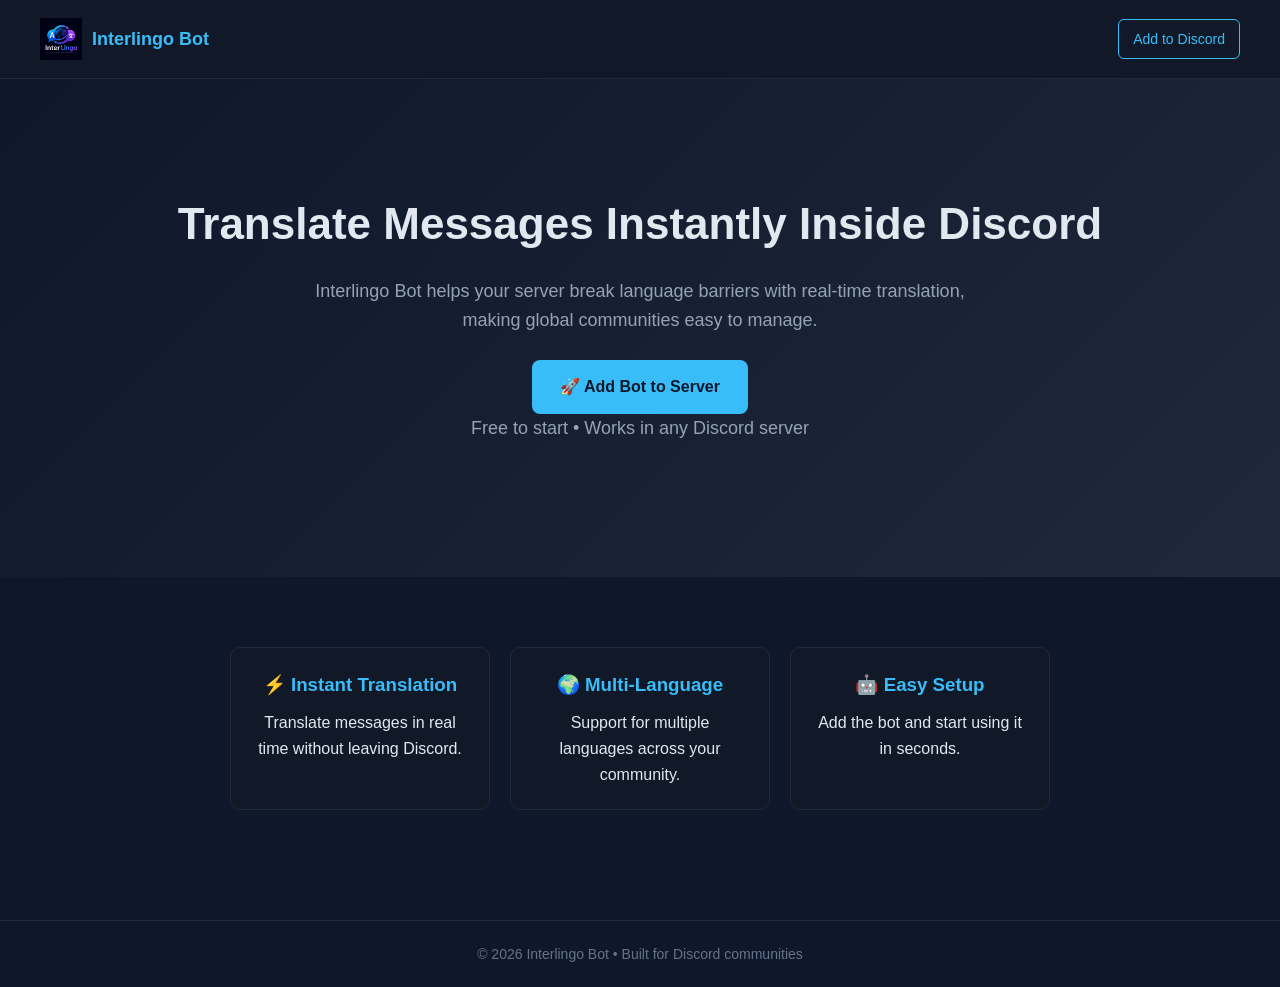
==== index.html @ d7b0d442 "Initial landing page" ====
<!DOCTYPE html>
<html lang="en">
<head>
  <meta charset="UTF-8" />
  <meta name="viewport" content="width=device-width, initial-scale=1.0"/>
  <title>Interlingo Bot</title>
  <link rel="stylesheet" href="styles.css"/>
</head>

<body>

  <!-- TOP BAR -->
  <header class="header">
    <div class="logo-container">
      <img src="interlingo-logo.png" class="logo" alt="Interlingo Bot Logo"/>
      <h1>Interlingo Bot</h1>
    </div>

    <a class="invite-small" href="YOUR_DISCORD_OAUTH_LINK_HERE">
      Add to Discord
    </a>
  </header>

  <!-- HERO -->
  <section class="hero">
    <h2>Translate Messages Instantly Inside Discord</h2>

    <p>
      Interlingo Bot helps your server break language barriers with real-time translation, 
      making global communities easy to manage.
    </p>

    <a class="cta-button" href="YOUR_DISCORD_OAUTH_LINK_HERE">
      🚀 Add Bot to Server
    </a>

    <p class="subtext">
      Free to start • Works in any Discord server
    </p>
  </section>

  <!-- SIMPLE VALUE BLOCK -->
  <section class="features">

    <div class="feature">
      <h3>⚡ Instant Translation</h3>
      <p>Translate messages in real time without leaving Discord.</p>
    </div>

    <div class="feature">
      <h3>🌍 Multi-Language</h3>
      <p>Support for multiple languages across your community.</p>
    </div>

    <div class="feature">
      <h3>🤖 Easy Setup</h3>
      <p>Add the bot and start using it in seconds.</p>
    </div>

  </section>

  <!-- FOOTER -->
  <footer class="footer">
    <p>© 2026 Interlingo Bot • Built for Discord communities</p>
  </footer>

</body>
</html>
---- styles.css ----
/* RESET */
* {
  margin: 0;
  padding: 0;
  box-sizing: border-box;
  font-family: Arial, Helvetica, sans-serif;
}

/* BODY */
body {
  background: #0f172a;
  color: #e2e8f0;
  line-height: 1.6;
}

/* HEADER */
.header {
  display: flex;
  justify-content: space-between;
  align-items: center;
  padding: 18px 40px;
  background: #111827;
  border-bottom: 1px solid #1f2937;
}

/* LOGO */
.logo-container {
  display: flex;
  align-items: center;
  gap: 10px;
}

.logo {
  width: 42px;
  height: 42px;
  object-fit: contain;
}

.header h1 {
  font-size: 18px;
  color: #38bdf8;
}

/* SMALL INVITE BUTTON (TOP RIGHT) */
.invite-small {
  background: transparent;
  border: 1px solid #38bdf8;
  padding: 8px 14px;
  border-radius: 6px;
  color: #38bdf8;
  text-decoration: none;
  font-size: 14px;
  transition: 0.2s ease;
}

.invite-small:hover {
  background: #38bdf8;
  color: #0f172a;
}

/* HERO SECTION */
.hero {
  text-align: center;
  padding: 110px 20px;
  background: linear-gradient(135deg, #0f172a, #1e293b);
}

.hero h2 {
  font-size: 44px;
  margin-bottom: 18px;
}

.hero p {
  font-size: 18px;
  color: #94a3b8;
  max-width: 650px;
  margin: 0 auto 25px auto;
}

/* MAIN CTA BUTTON */
.cta-button {
  display: inline-block;
  padding: 14px 28px;
  font-size: 16px;
  background: #38bdf8;
  border-radius: 8px;
  color: #0f172a;
  text-decoration: none;
  font-weight: bold;
  transition: 0.2s ease;
}

.cta-button:hover {
  background: #0ea5e9;
  transform: translateY(-2px);
}

/* SUBTEXT */
.subtext {
  margin-top: 15px;
  color: #94a3b8;
  font-size: 14px;
}

/* FEATURES */
.features {
  display: flex;
  justify-content: center;
  gap: 20px;
  padding: 70px 20px;
  flex-wrap: wrap;
}

/* FEATURE CARD */
.feature {
  background: #111827;
  padding: 22px;
  border-radius: 10px;
  width: 260px;
  text-align: center;
  border: 1px solid #1f2937;
  transition: 0.2s ease;
}

.feature:hover {
  transform: translateY(-5px);
  border-color: #38bdf8;
}

.feature h3 {
  margin-bottom: 10px;
  color: #38bdf8;
}

/* FOOTER */
.footer {
  text-align: center;
  padding: 22px;
  border-top: 1px solid #1f2937;
  color: #64748b;
  margin-top: 40px;
  font-size: 14px;
}
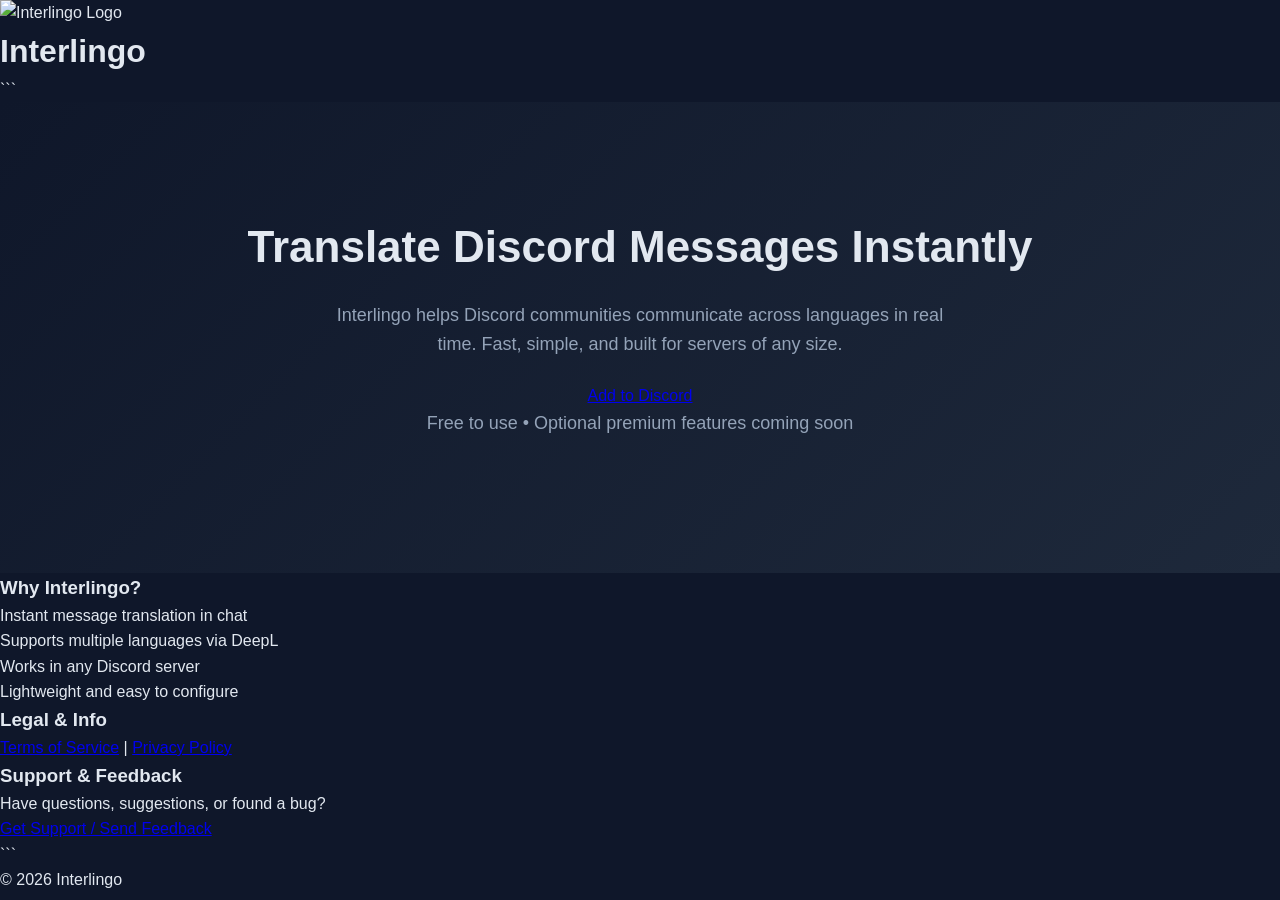
==== commit 76ed84f1: "Initial Interlingo website" ====
--- a/index.html
+++ b/index.html
@@ -1,68 +1,90 @@
 <!DOCTYPE html>
+
 <html lang="en">
 <head>
   <meta charset="UTF-8" />
-  <meta name="viewport" content="width=device-width, initial-scale=1.0"/>
-  <title>Interlingo Bot</title>
-  <link rel="stylesheet" href="styles.css"/>
+  <meta name="viewport" content="width=device-width, initial-scale=1.0" />
+  <title>Interlingo - Discord Translation Bot</title>
+  <link rel="stylesheet" href="styles.css" />
 </head>
 
 <body>
 
-  <!-- TOP BAR -->
-  <header class="header">
-    <div class="logo-container">
-      <img src="interlingo-logo.png" class="logo" alt="Interlingo Bot Logo"/>
-      <h1>Interlingo Bot</h1>
+  <!-- Header -->
+
+  <header class="site-header">
+    <div class="container">
+      <img src="logo.png" alt="Interlingo Logo" class="logo" />
+      <h1>Interlingo</h1>
     </div>
-
-    <a class="invite-small" href="YOUR_DISCORD_OAUTH_LINK_HERE">
-      Add to Discord
-    </a>
   </header>
 
-  <!-- HERO -->
-  <section class="hero">
-    <h2>Translate Messages Instantly Inside Discord</h2>
+  <!-- Hero Section -->
 
-    <p>
-      Interlingo Bot helps your server break language barriers with real-time translation, 
-      making global communities easy to manage.
-    </p>
+  <main class="container">
 
-    <a class="cta-button" href="YOUR_DISCORD_OAUTH_LINK_HERE">
-      🚀 Add Bot to Server
-    </a>
+```
+<section class="card hero">
+  <h2>Translate Discord Messages Instantly</h2>
+  <p>
+    Interlingo helps Discord communities communicate across languages in real time.
+    Fast, simple, and built for servers of any size.
+  </p>
 
-    <p class="subtext">
-      Free to start • Works in any Discord server
-    </p>
-  </section>
+  <!-- Add to Discord Button -->
+  <a class="btn primary"
+     href=https://discord.com/oauth2/authorize?client_id=1515765473223118989&scope=bot%20applications.commands&permissions=84992
+     target="_blank">
+    Add to Discord
+  </a>
 
-  <!-- SIMPLE VALUE BLOCK -->
-  <section class="features">
+  <p class="small-text">
+    Free to use • Optional premium features coming soon
+  </p>
+</section>
 
-    <div class="feature">
-      <h3>⚡ Instant Translation</h3>
-      <p>Translate messages in real time without leaving Discord.</p>
+<!-- Features -->
+<section class="card">
+  <h3>Why Interlingo?</h3>
+  <ul>
+    <li>Instant message translation in chat</li>
+    <li>Supports multiple languages via DeepL</li>
+    <li>Works in any Discord server</li>
+    <li>Lightweight and easy to configure</li>
+  </ul>
+</section>
+
+<!-- Trust / Legal Links -->
+<section class="card">
+  <h3>Legal & Info</h3>
+  <p>
+    <a href="terms.html">Terms of Service</a> |
+    <a href="privacy.html">Privacy Policy</a>
+  </p>
+</section>
+
+<!-- Support -->
+<section class="card">
+  <h3>Support & Feedback</h3>
+  <p>
+    Have questions, suggestions, or found a bug?
+  </p>
+
+  <a class="btn secondary" href="support.html">
+    Get Support / Send Feedback
+  </a>
+</section>
+```
+
+  </main>
+
+  <!-- Footer -->
+
+  <footer class="site-footer">
+    <div class="container">
+      <p>&copy; 2026 Interlingo</p>
     </div>
-
-    <div class="feature">
-      <h3>🌍 Multi-Language</h3>
-      <p>Support for multiple languages across your community.</p>
-    </div>
-
-    <div class="feature">
-      <h3>🤖 Easy Setup</h3>
-      <p>Add the bot and start using it in seconds.</p>
-    </div>
-
-  </section>
-
-  <!-- FOOTER -->
-  <footer class="footer">
-    <p>© 2026 Interlingo Bot • Built for Discord communities</p>
   </footer>
 
 </body>
-</html>+</html>
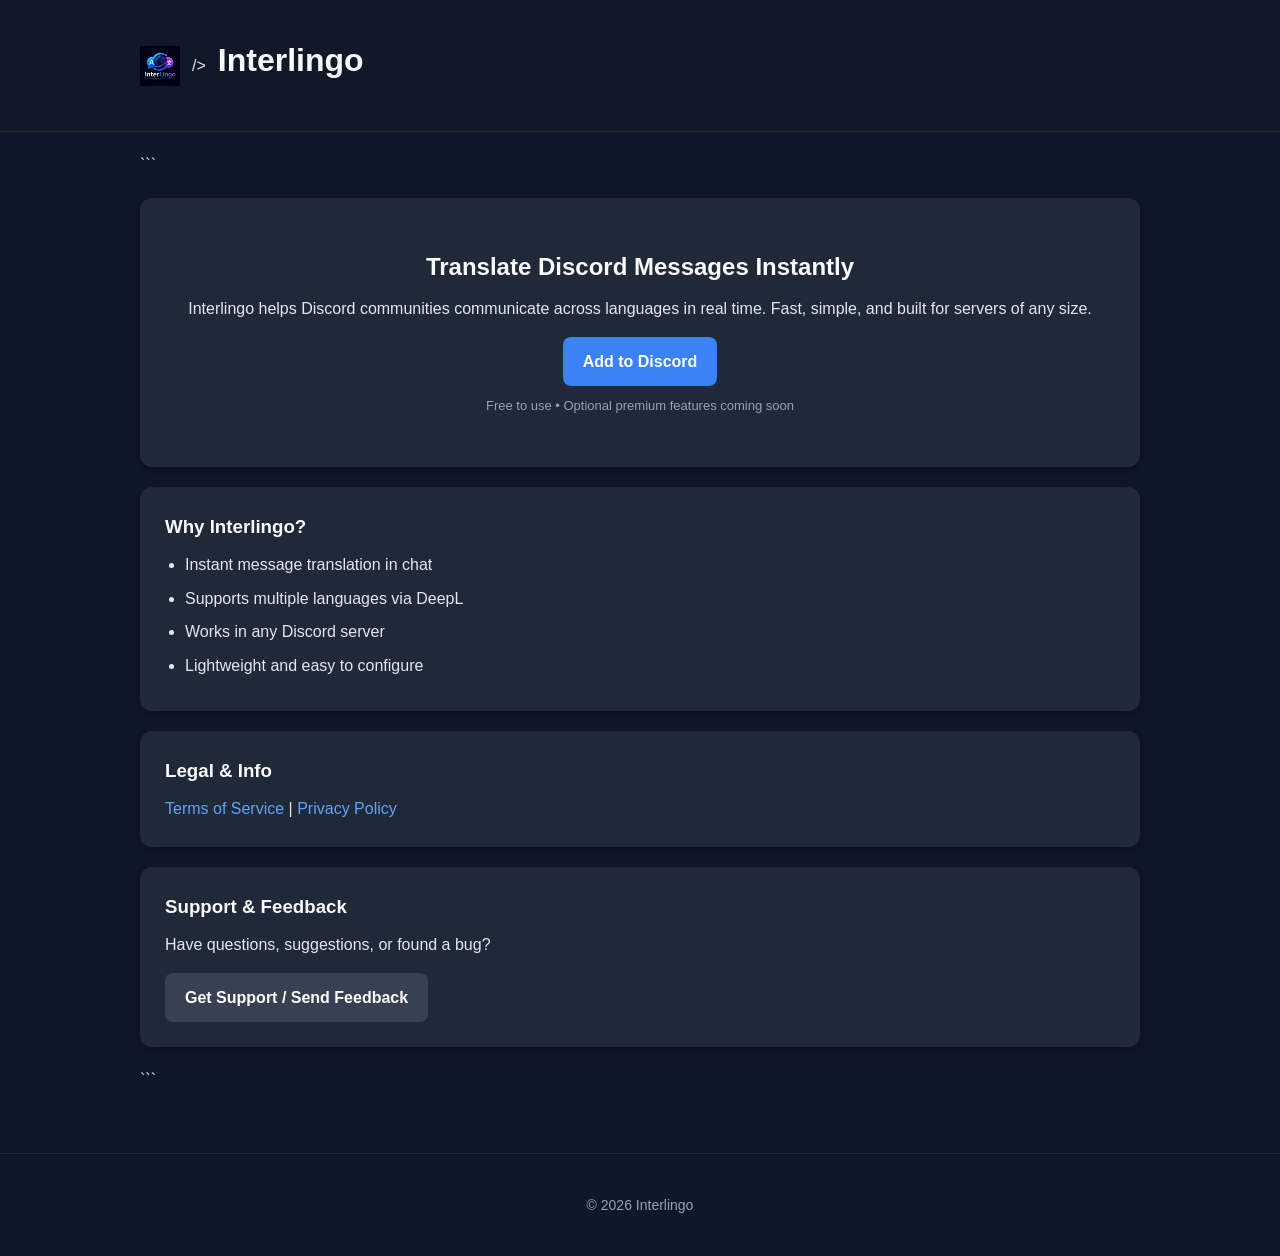
==== commit 27dcd4b5: "index update logo" ====
--- a/index.html
+++ b/index.html
@@ -14,7 +14,7 @@
 
   <header class="site-header">
     <div class="container">
-      <img src="logo.png" alt="Interlingo Logo" class="logo" />
+      <img src="interlingo-logo.png" alt="Interlingo Logo" class="logo" />/>
       <h1>Interlingo</h1>
     </div>
   </header>
--- a/styles.css
+++ b/styles.css
@@ -1,143 +1,128 @@
-/* RESET */
+/* =========================
+Interlingo SaaS Styling
+========================= */
+
 * {
   margin: 0;
   padding: 0;
   box-sizing: border-box;
-  font-family: Arial, Helvetica, sans-serif;
+  font-family: Arial, sans-serif;
+  }
+
+body {
+background: #0f172a; /* dark slate */
+color: #e2e8f0;
+line-height: 1.6;
 }
 
-/* BODY */
-body {
-  background: #0f172a;
-  color: #e2e8f0;
-  line-height: 1.6;
+/* Layout container */
+.container {
+width: 90%;
+max-width: 1000px;
+margin: auto;
+padding: 20px 0;
 }
 
-/* HEADER */
-.header {
-  display: flex;
-  justify-content: space-between;
-  align-items: center;
-  padding: 18px 40px;
-  background: #111827;
-  border-bottom: 1px solid #1f2937;
+/* Header */
+.site-header {
+background: #111827;
+padding: 15px 0;
+border-bottom: 1px solid #1f2937;
 }
 
-/* LOGO */
-.logo-container {
-  display: flex;
-  align-items: center;
-  gap: 10px;
+.site-header .container {
+display: flex;
+align-items: center;
+gap: 12px;
 }
 
 .logo {
-  width: 42px;
-  height: 42px;
-  object-fit: contain;
+width: 40px;
+height: 40px;
 }
 
-.header h1 {
-  font-size: 18px;
-  color: #38bdf8;
+/* Cards */
+.card {
+background: #1f2937;
+padding: 25px;
+margin: 20px 0;
+border-radius: 12px;
+box-shadow: 0 4px 12px rgba(0, 0, 0, 0.3);
 }
 
-/* SMALL INVITE BUTTON (TOP RIGHT) */
-.invite-small {
-  background: transparent;
-  border: 1px solid #38bdf8;
-  padding: 8px 14px;
-  border-radius: 6px;
-  color: #38bdf8;
-  text-decoration: none;
-  font-size: 14px;
-  transition: 0.2s ease;
+.hero {
+text-align: center;
+padding: 50px 25px;
 }
 
-.invite-small:hover {
-  background: #38bdf8;
-  color: #0f172a;
+/* Buttons */
+.btn {
+display: inline-block;
+padding: 12px 20px;
+margin-top: 15px;
+border-radius: 8px;
+text-decoration: none;
+font-weight: bold;
+transition: 0.2s ease;
 }
 
-/* HERO SECTION */
-.hero {
-  text-align: center;
-  padding: 110px 20px;
-  background: linear-gradient(135deg, #0f172a, #1e293b);
+.btn.primary {
+background: #3b82f6;
+color: white;
 }
 
-.hero h2 {
-  font-size: 44px;
-  margin-bottom: 18px;
+.btn.primary:hover {
+background: #2563eb;
 }
 
-.hero p {
-  font-size: 18px;
-  color: #94a3b8;
-  max-width: 650px;
-  margin: 0 auto 25px auto;
+.btn.secondary {
+background: #374151;
+color: white;
 }
 
-/* MAIN CTA BUTTON */
-.cta-button {
-  display: inline-block;
-  padding: 14px 28px;
-  font-size: 16px;
-  background: #38bdf8;
-  border-radius: 8px;
-  color: #0f172a;
-  text-decoration: none;
-  font-weight: bold;
-  transition: 0.2s ease;
+.btn.secondary:hover {
+background: #4b5563;
 }
 
-.cta-button:hover {
-  background: #0ea5e9;
-  transform: translateY(-2px);
+/* Links */
+a {
+color: #60a5fa;
+text-decoration: none;
 }
 
-/* SUBTEXT */
-.subtext {
-  margin-top: 15px;
-  color: #94a3b8;
-  font-size: 14px;
+a:hover {
+text-decoration: underline;
 }
 
-/* FEATURES */
-.features {
-  display: flex;
-  justify-content: center;
-  gap: 20px;
-  padding: 70px 20px;
-  flex-wrap: wrap;
+/* Headings */
+h1, h2, h3 {
+margin-bottom: 10px;
+color: #f8fafc;
 }
 
-/* FEATURE CARD */
-.feature {
-  background: #111827;
-  padding: 22px;
-  border-radius: 10px;
-  width: 260px;
-  text-align: center;
-  border: 1px solid #1f2937;
-  transition: 0.2s ease;
+/* Lists */
+ul {
+margin-left: 20px;
+margin-top: 10px;
 }
 
-.feature:hover {
-  transform: translateY(-5px);
-  border-color: #38bdf8;
+li {
+margin-bottom: 8px;
 }
 
-.feature h3 {
-  margin-bottom: 10px;
-  color: #38bdf8;
+/* Footer */
+.site-footer {
+margin-top: 40px;
+padding: 20px 0;
+text-align: center;
+border-top: 1px solid #1f2937;
+font-size: 14px;
+color: #94a3b8;
 }
 
-/* FOOTER */
-.footer {
-  text-align: center;
-  padding: 22px;
-  border-top: 1px solid #1f2937;
-  color: #64748b;
-  margin-top: 40px;
-  font-size: 14px;
-}+/* Small text */
+.small-text {
+font-size: 13px;
+color: #94a3b8;
+margin-top: 10px;
+}
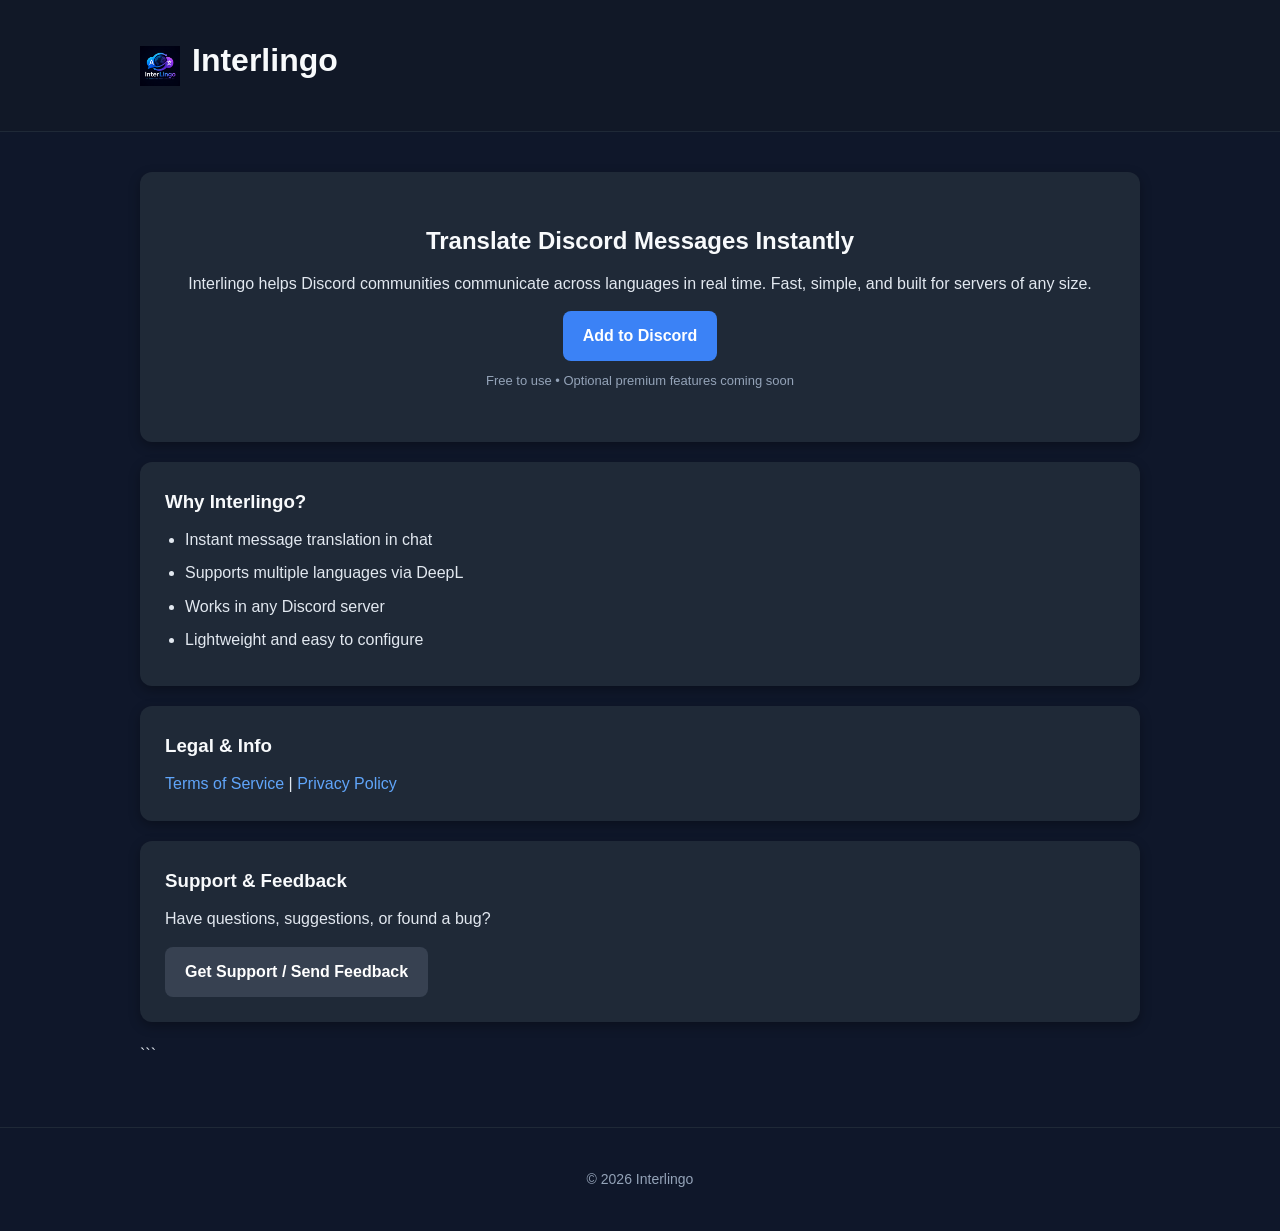
==== commit 7b4502c1: "Updated README, index, and Support" ====
--- a/index.html
+++ b/index.html
@@ -14,7 +14,7 @@
 
   <header class="site-header">
     <div class="container">
-      <img src="interlingo-logo.png" alt="Interlingo Logo" class="logo" />/>
+      <img src="interlingo-logo.png" alt="Interlingo Logo" class="logo" />
       <h1>Interlingo</h1>
     </div>
   </header>
@@ -23,7 +23,7 @@
 
   <main class="container">
 
-```
+
 <section class="card hero">
   <h2>Translate Discord Messages Instantly</h2>
   <p>
